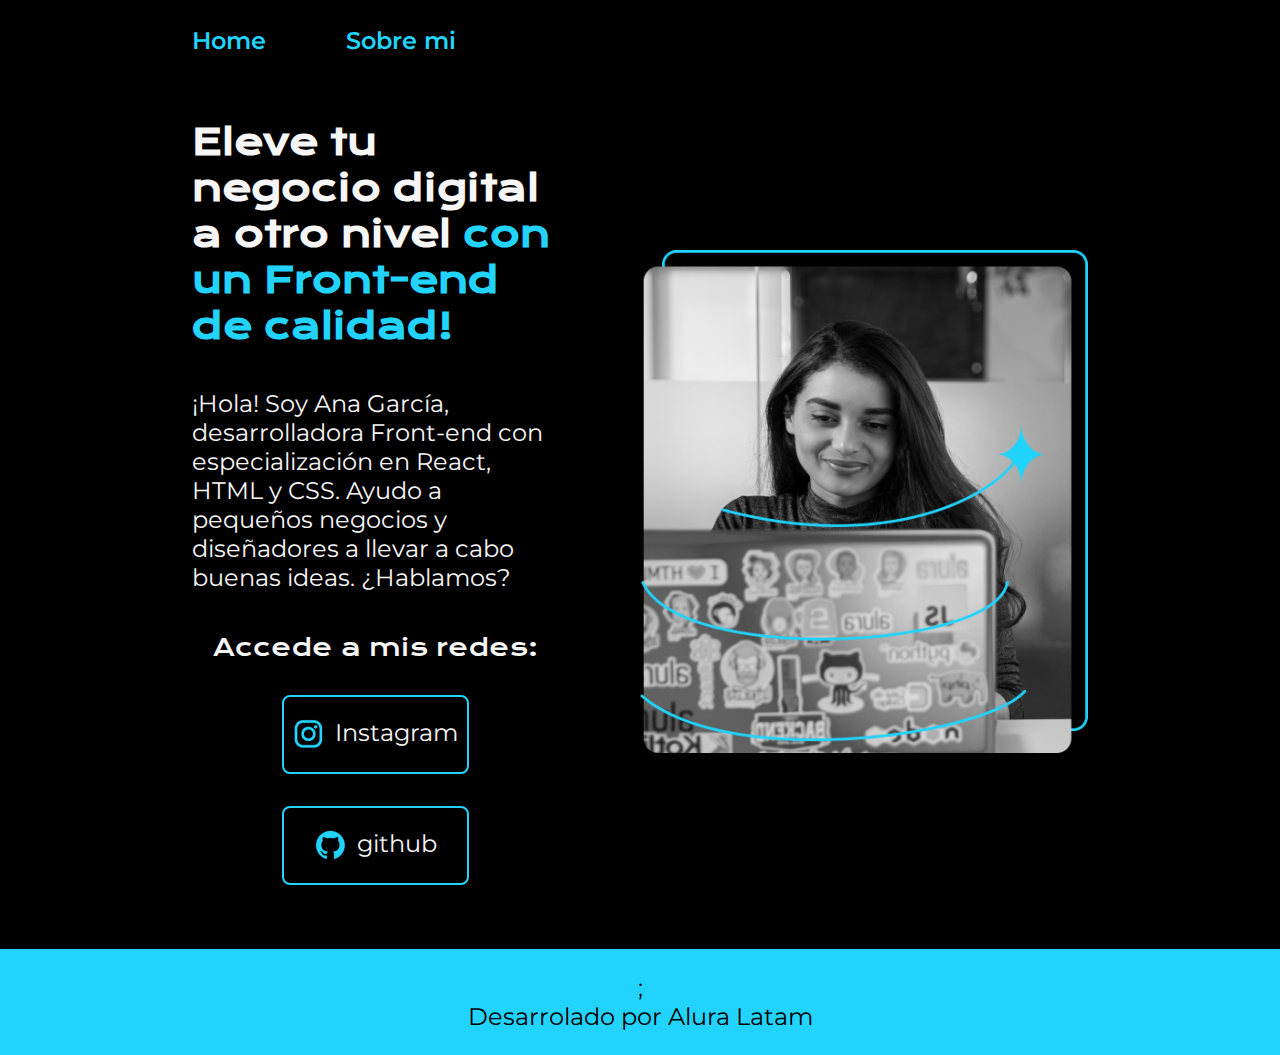
==== index.html @ 3efd43f8 "Creando el proyecto" ====
<!DOCTYPE html>
<html lang="es-mx">
<head>
    <meta charset="UTF-8">
    <meta name="viewport" content="width=device-width, initial-scale=1.0">
    <title>Portafolio</title>
    <link rel="stylesheet" href="./styles/style.css">
</head>

<body>
    <header class="header">
        <nav class="header__menu">
            <a class="header__menu__link" href="index.html">Home</a>
            <a class="header__menu__link" href="about.html">Sobre mi</a>
        </nav>
    </header>

    <main class="presentacion">
        
        <section class="presentacion_contenido">
        
            <h1 class="presentacion_contenido_titulo">
            Eleve tu negocio digital a otro nivel 
            <strong class="titulo-destaque">con un Front-end de calidad!
            </strong></h1>

        <p class="presentacion_contenido_texto">¡Hola! Soy Ana García, 
            desarrolladora Front-end con especialización en React, HTML y CSS.
             Ayudo a pequeños negocios y diseñadores a llevar a cabo buenas ideas. ¿Hablamos?

        </p>
        <div class="presentacion__enlaces">
        <h2 class="presentacion__enlace__subtitulo">Accede a mis redes:</h2>
        <a class="presentacion__enlaces__link" href="https://www.instagram.com/">
            <img src="assets/instagram.png" alt="esta imagen es de instagram">
                Instagram</a>
        <a class="presentacion__enlaces__link" href="https://github.com/">
            <img src="assets/github.png" alt="esta es la imagen de git hub">
                github</a>
        </div>

    </section>
    <img class="presentacion__imagen" src="assets/Imagem.png" alt="Imagen de Ana Garcia trabajando">
    </main>
    <footer class="footer">;
        <p>Desarrolado por Alura Latam</p>
    </footer>
</body>
</html>
---- styles/style.css ----
@import url('https://fonts.googleapis.com/css2?family=Krona+One&family=Montserrat:ital,wght@0,100..900; 1.100..900&display=swap');

:root{
    --color-primario: #000000;
    --color-secundario: #f6f6f6;
    --color-terciario: #22D4FD;
    --color-hover: #272727;

    --fuente-Monserrat: "montserrat", sans-serif;
    --fuente-Krona: "Krona One", sans-serif;
}


*{
    padding: 0;
    margin: 0;
}
body{
    background-color: var(--color-primario);
    color:var(--color-secundario);
    box-sizing: border-box;
}

.header{
    padding: 2% 0% 0% 15%;
}

.header__menu{
    display: flex;
    gap: 80px;
}

.header__menu__link{
    font-family: var(--fuente-Monserrat);
    font-size: 1.5rem;
    font-weight: 600;
    color:var(--color-terciario);
    text-decoration: none;
}



.presentacion{
    display: flex;
    align-items: center;
    padding: 5% 15%;
    justify-content: space-between;
    gap: 82px;
}

.presentacion_contenido{
    width: 50%;
    display: flex;
    flex-direction: column;
    gap: 40px;
}
.presentacion_contenido_titulo{
    font-size: 2.25rem;
    font-family: var(--fuente-Krona);
}


.titulo-destaque{
    color: var(--color-terciario);
}


.presentacion_contenido_texto{
    font-family: var(--fuente-Monserrat);
    font-size: 1.5rem;
}

.presentacion__enlaces{
    display: flex;
    justify-content: space-between;
    flex-direction: column;
    align-items: center;
    gap: 32px;
}


.presentacion__enlace__subtitulo{
    font-family: var(--fuente-Krona);
    font-size: 1.5rem;
    font-weight: 400;
}



.presentacion__enlaces__link{
    width: 50%;
    text-align: center;
    padding: 21.5px 0;
    border-radius: 8px;
    font-family: var(--fuente-Monserrat);
    font-size: 1.5rem;
    font-weight: 600px;
    text-decoration: none;
    color:var(--color-secundario);
    border: 2px solid var(--color-terciario);
    display: flex;
    justify-content: center;
    gap: 10px;
}

.presentacion__enlaces__link:hover{
    
    background-color:var(--color-hover);
    }

.presentacion__imagen{
    width: 50%;
}

    .footer{
    background-color:var(--color-terciario);
    padding: 1.5rem;
    color:var(--color-primario);
    text-align: center;
    font-family: var(--fuente-Monserrat);
    font-size: 1.5rem;
    font-weight: 400;
}

@media (max-width: 1200px){

    .header{
        padding: 10%;
    }

    .header__menu{
        justify-content: center;
    }

    .presentacion{
        flex-direction: column-reverse;
        padding: 5%;
    }

    .presentacion_contenido{
        width: auto;
    }
}
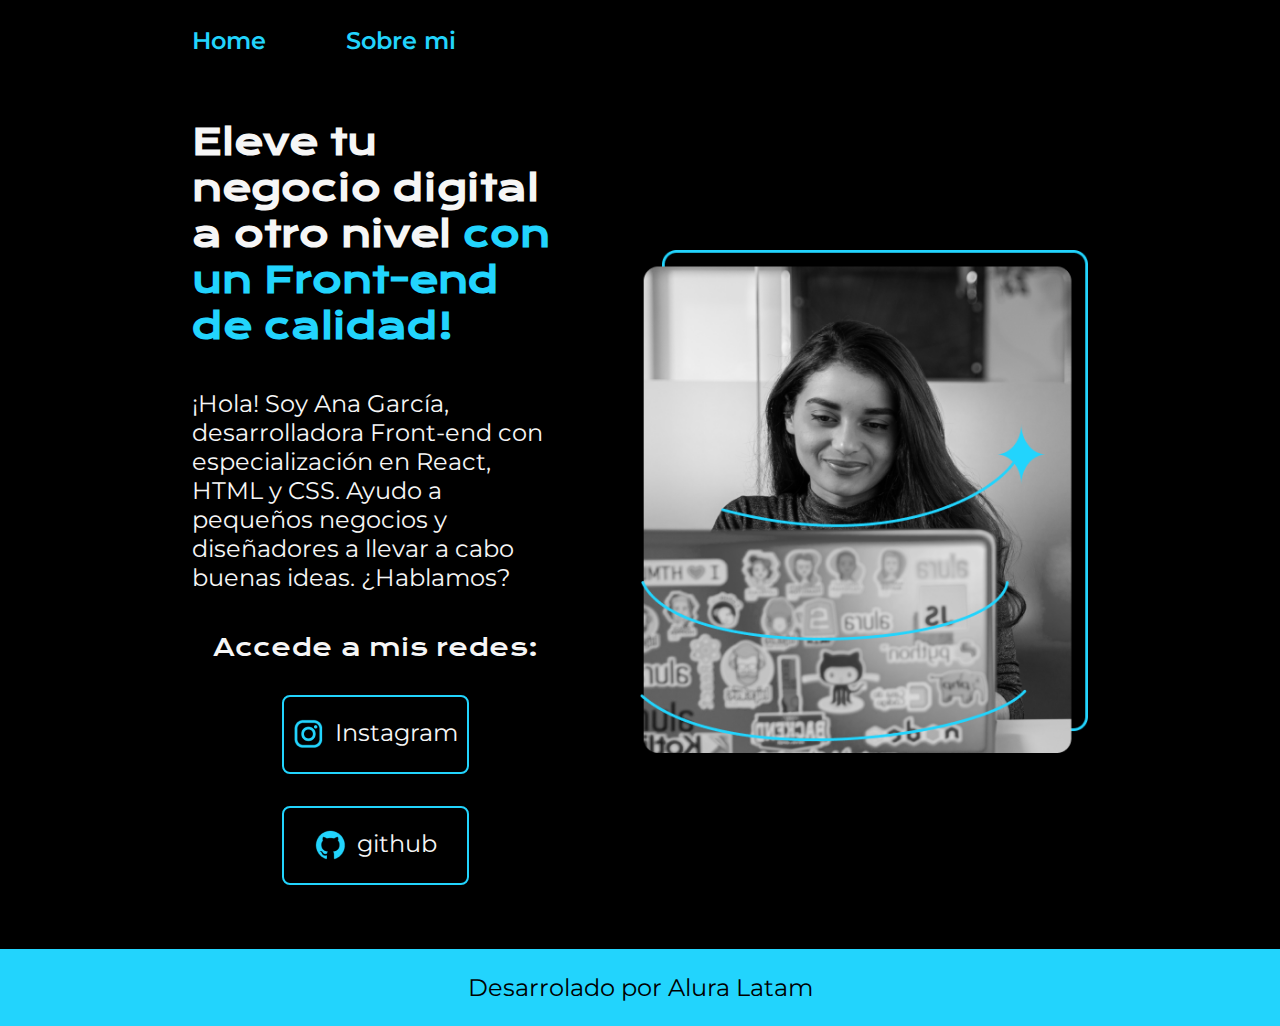
==== commit 401d99b5: "Correccion de error ;" ====
--- a/index.html
+++ b/index.html
@@ -42,8 +42,8 @@
     </section>
     <img class="presentacion__imagen" src="assets/Imagem.png" alt="Imagen de Ana Garcia trabajando">
     </main>
-    <footer class="footer">;
+    <footer class="footer">
         <p>Desarrolado por Alura Latam</p>
     </footer>
 </body>
-</html>+</html>
